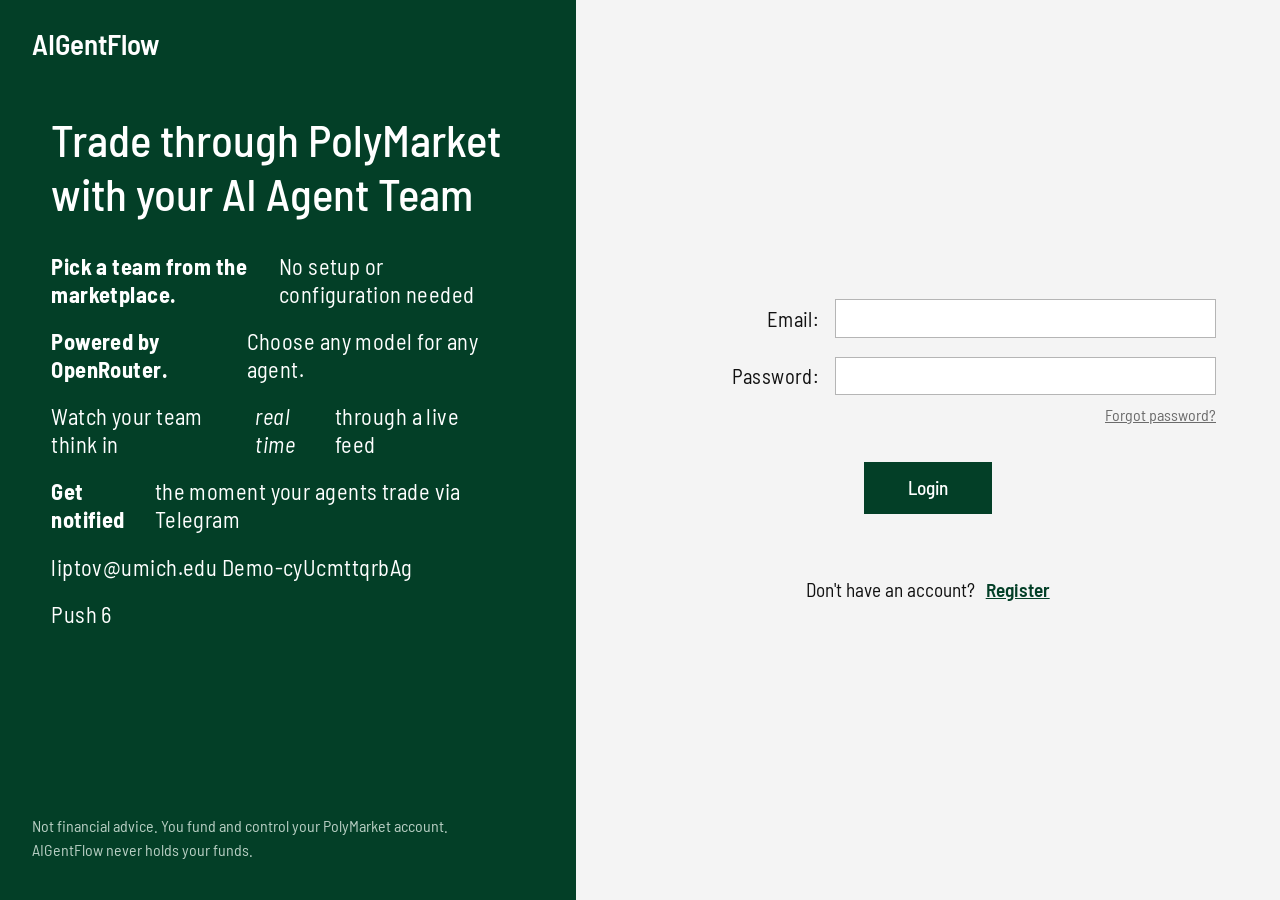
==== index.html @ ad60cf24 "Troubleshooting NotFound 404 error on admin user panel" ====
<!DOCTYPE html>
<html lang="en">
    <head>
        <meta charset="UTF-8">
        <meta name="viewport" content="width=device-width, initial-scale=1">
        <title>AIGentFlow - Login</title>
        <link rel="preconnect" href="https://fonts.googleapis.com">
        <link rel="preconnect" href="https://fonts.gstatic.com" crossorigin>
        <link href="https://fonts.googleapis.com/css2?family=Barlow+Semi+Condensed:wght@400;500;600&display=swap" rel="stylesheet">
        <link rel="stylesheet" href="./assets/styles/main.css">
    </head>

    <body class="page-login">
        <main class="auth">

            <!-- Website info -->
            <section class="info">
                <div class="info__logo">AIGentFlow</div>

                <h1 class="info__title">Trade through PolyMarket with your AI Agent Team</h1>

                <ul class="features">
                    <li><strong>Pick a team from the marketplace.</strong> No setup or configuration needed</li>
                    <li><strong>Powered by OpenRouter.</strong> Choose any model for any agent.</li>
                    <li>Watch your team think in <i>real time</i> through a live feed</li>
                    <li><strong>Get notified</strong> the moment your agents trade via Telegram</li>
                    <li>liptov@umich.edu Demo-cyUcmttqrbAg</li>
                    <li>Push 6</li>
                </ul>

                <p class="info__disclaimer">
                    Not financial advice. You fund and control your PolyMarket account. AIGentFlow never holds your funds.
                </p>
            </section>

            <!-- Login form -->
            <section class="login">
                <form id="login-form" class="login__form" novalidate>
                    <div class="field">
                        <label for="email">Email:</label>
                        <input class="input" type="email" id="email" name="email" autocomplete="email" required>
                    </div>

                    <div class="field">
                        <label for="password">Password:</label>
                        <input class="input" type="password" id="password" name="password" autocomplete="current-password" required>
                    </div>

                    <!-- added a placeholder # link for resetting password -->
                    <a class="login__forgot" href="#">Forgot password?</a>

                    <p id="form-error" class="login__error" role="alert" hidden></p>

                    <button type="submit" class="btn btn--lg">Login</button>

                    <p class="login__register">
                        Don't have an account? <a href="register.html">Register</a>
                    </p>
                </form>
            </section>

        </main>

        <script type="module" src="./assets/scripts/main.js"></script>
    </body>
</html>
---- assets/styles/main.css ----
/*
AIGentFlow CSS
  contains:
  - root components
  - common components
  - login components
  - dashboard components
  - settings panel components
  - marketplace components
  - admin panel components
*/

/* ** root components ** */
:root {
  /* colors */
  --surface: #f4f4f4;
  --green-primary: #033f27;       /* for page banners */
  --green-secondary: #055430;     /* navbar, buttons, toggle switches, links */
  --green-tertiary: #0a8a4b;
  --green-owned: #b3e9c7;         /* for the 'owned' button in the marketplace */
  
  --text-light: #ffffff;
  --text-muted-light: #b9cfc4;
  --text-dark: #111111;
  --text-muted-dark: #6b6b6b;
  
  --border-light: #b5b5b5;
  --border-dark: #111111;
  
  --positive: #0a8a4b;
  --pending: #8a9a00;
  --negative: #b3261e;

  --font: "Barlow Semi Condensed", sans-serif;
}

*, *::before, *::after { box-sizing: border-box; }

html { font-size: 80%; }

body {
  margin: 0;
  min-height: 100vh;
  font-family: var(--font);
  color: var(--text-dark);
  background: var(--surface);
}

a:focus-visible, button:focus-visible, .input:focus-visible {
  outline: 1px solid var(--green-tertiary);
  outline-offset: 1px;
}


/* ** common components ** */

/* containers, pages, sections, and text */
.container { max-width: 120rem; margin: 0 auto; padding: 2rem 2.5rem 2rem; }
.page-title { margin: 0 0 1.5rem; font-size: 2.5rem; font-weight: 500; }
.section-title { margin: 0 0 1rem; font-size: 2rem; font-weight: 500; }
.muted { color: var(--text-muted-dark); }
.hint { margin: .5rem 0 0 .75rem; font-size: 1rem; color: var(--text-muted-dark); }

/* current navbar */
.navbar {
  display: flex;
  align-items: center;
  gap: 1.5rem;
  height: 5rem;
  padding: 0 2rem;
  background: var(--green-secondary);
  color: var(--text-light);
}

.navbar__logo {
  display: flex;
  align-items: center;
  gap: 1rem;
  font-size: 2.25rem;
  font-weight: 600;
  color: inherit;
  text-decoration: none;
}

.navbar__logo::after { content: "\2022"; font-size: 1.5rem; }
.navbar__links { display: flex; gap: 2.5rem; list-style: none; margin: 0 0 0 .5rem; padding: 0; }
.navbar__admin__links { display: flex; gap: 2.5rem; list-style: none; margin: 0 0 0 .5rem; padding: 0; }
.navbar__link { font-size: 1.75rem; color: inherit; }
.navbar__link[aria-current="page"] { font-weight: 500; }
.navbar__user { margin-left: auto; display: flex; align-items: center; gap: 1rem; font-size: 1.5rem; }

/* buttons */
.btn {
  display: inline-block;
  padding: .5rem 1.5rem;
  font: inherit;
  font-size: 1.5rem;
  font-weight: 500;
  text-align: center;
  text-decoration: none;
  color: var(--text-light);
  background: var(--green-secondary);
  border: 0;
  border-radius: 0;
  cursor: pointer;
}
.btn:hover { background: var(--green-tertiary); }
.btn--block { display: block; width: 100%; }
.btn--lg { width: 10rem; height: 4rem; font-size: 1.5rem; font-weight: 500; }
.btn--owned, .btn--owned:hover { background: var(--green-owned); color: var(--green-primary); cursor: default; }
.btn:disabled { opacity: .5; cursor: not-allowed; }

/* links (green) */
.link { color: var(--green-secondary); }

/* input textboxes */
.input {
  width: 100%;
  height: 3rem;
  padding: 0 .75rem;
  font: inherit;
  font-size: 1.25rem;
  background: #fff;
  border: 1px solid var(--border-light);
  border-radius: 0;
}

/* bordered cards */
.card { background: var(--surface); border: 1px solid var(--border-dark); padding: 1.25rem; }
.card__title { margin: 0 0 .75rem; font-size: 1.75rem; font-weight: 500; }
.card__subtitle { display: block; margin: 1.25rem 0 .5rem; font-size: 1.5rem; font-weight: 500; }

/* toggle switches */
.toggle { position: relative; display: inline-block; flex: none; width: 3.5rem; height: 1.75rem; }
.toggle input { position: absolute; inset: 0; z-index: 1; margin: 0; opacity: 0; cursor: pointer; }
.toggle__track { position: absolute; inset: 0; background: #9a9a9a; border-radius: 999px; transition: background .25s; }

.toggle__track::after {
  content: "";
  position: absolute; top: 50%; left: .2rem;
  width: 1.25rem; height: 1.25rem;
  background: #fff; border-radius: 50%;
  transform: translateY(-50%);
}

.toggle input:checked + .toggle__track { background: var(--green-secondary); }
.toggle input:checked + .toggle__track::after { left: calc(100% - 1.5rem); }
.toggle input:focus-visible + .toggle__track { outline: 1px solid var(--green-tertiary); outline-offset: 2px; }


/* ** Homepage components ** */

/* page setup */
.page-login .auth {
  display: grid;
  grid-template-columns: 45fr 55fr;
  min-height: 100vh;
}


/* info components */

.page-login .info {
  display: flex;
  flex-direction: column;
  padding: 2rem 2.5rem;
  background: var(--green-primary);
  color: var(--text-light);
}

.page-login .info__logo { font-size: 2.25rem; font-weight: 600; }

.page-login .info__title {
  margin: 4rem 0 2.5rem;
  padding-left: 1.5rem;
  max-width: 25ch;
  font-size: clamp(2.5rem, 4vw, 3.5rem);
  font-weight: 500;
}

.page-login .features {
  list-style-type: disc; margin: 0; padding: 0 0 0 1.5rem;
  display: grid; gap: 1.5rem; max-width: 35rem;
}

.page-login .features li {
  display: flex; align-items: flex-start; gap: 1rem;
  font-size: clamp(1.25rem, 2vw, 1.75rem);
  line-height: 1.25;
  letter-spacing: .02em;
}

.page-login .info__disclaimer {
  margin: auto 0 1rem; padding-top: 5rem; max-width: 35rem;
  font-size: 1.25rem; line-height: 1.5;
  color: var(--text-muted-light);
}


/* login form components */

.page-login .login { display: flex; align-items: center; justify-content: center; padding: 2rem; }
.page-login .login__form { width: 100%; max-width: 45rem; display: flex; flex-direction: column; }

.page-login .field {
  display: grid; grid-template-columns: 14rem 1fr;
  align-items: center; column-gap: 1.25rem; margin-bottom: 1.5rem;
}

.page-login .field label { text-align: right; font-size: 1.6rem; letter-spacing: .02em; }

.page-login .login__forgot {
  align-self: flex-end; margin-top: -.75rem;
  font-size: 1.25rem; color: var(--text-muted-dark);
}

.page-login .login__forgot:hover { color: var(--green-primary); }
.page-login .login__error { margin: 1rem 0 0; text-align: center; font-size: 1.1rem; color: var(--negative); }
.page-login .btn--lg { align-self: center; margin-top: 3rem; background: var(--green-primary); }
.page-login .btn--lg:hover { background: #02301d; }
.page-login .login__register { margin: 5rem 0 0; text-align: center; font-size: 1.5rem; }
.page-login .login__register a { margin-left: .5rem; font-weight: 600; color: var(--green-primary); }
.page-login .login__register a:hover { color: var(--green-tertiary); }


/* ** dashboard components ** */

/* stat summary components */
.page-dashboard .stats {
  display: grid; grid-template-columns: repeat(4, 1fr);
  gap: 1.5rem; margin-bottom: 2.5rem;
}

.page-dashboard .stat { display: flex; flex-direction: column; padding: .5rem 1rem; }
.page-dashboard .stat__label { font-size: 1.25rem; }
.page-dashboard .stat__value { align-self: flex-end; font-size: 2.5rem; font-weight: 500; line-height: 1; }
.page-dashboard .stat__value--positive { color: var(--positive); }
.page-dashboard .stat_value--negative { color: var(--negative); }
.page-dashboard .stat__unit { font-size: 1.5rem; color: var(--text-muted-dark); }


/* remaining dashboard layout setup */
.page-dashboard .dashboard-grid {
  display: grid; grid-template-columns: 1fr 1.25fr;
  gap: 2.5rem; align-items: start;
}

.page-dashboard .card__title { font-weight: 500 }

/* feed components */
.page-dashboard .feed { list-style: none; margin: 0; padding: 0; display: grid; gap: .25rem; font-size: 1.25rem; }
.page-dashboard .feed__item { display: grid; grid-template-columns: 3.5rem .75rem 1fr; gap: .75rem; align-items: start; }
.page-dashboard .feed__dot { width: .75rem; height: .75rem; margin-top: .5rem; background: var(--dot, var(--text-muted-dark)); }
 
/* activity table components */
.page-dashboard .table { width: 100%; border-collapse: collapse; font-size: 1.25rem; }
.page-dashboard .table th { padding: .2rem .5rem; text-align: left; font-weight: 400; color: var(--text-muted-dark); }
.page-dashboard .table td { padding: .2rem .5rem; }
.page-dashboard .result--pending { color: var(--pending); }
.page-dashboard .result--won { color: var(--positive); }
.page-dashboard .result--lost { color: var(--negative); }


/* ** settings panel components ** */

.page-settings .settings-grid { display: grid; grid-template-columns: 1fr 1fr; gap: 1.5rem; align-items: start; }
.page-settings .card p { margin: 0 0 .75rem; font-size: 1.25rem; line-height: 1.5; }
 
/* input textboxes + button rows */
.page-settings .key-row { display: grid; grid-template-columns: 1fr auto; align-items: center; gap: 1rem; }
.page-settings .hint { margin: .5rem 0 0 .75rem; }
.page-settings .status { min-height: 1.5em; margin: .25rem 0 0 .75rem; font-size: 1.25rem; color: var(--positive); }
.page-settings .status--error { color: var(--error); }
.page-settings .divider { margin: 1rem .75rem; border: 0; border-top: 1px solid var(--border-dark); }
 
/* telegram linking steps + notif toggle switches */
.page-settings .steps { margin: 0 0 1rem; padding: 0; list-style: none; counter-reset: step; font-size: 1.25rem; line-height: 1.5; }
.page-settings .steps li { counter-increment: step; }
.page-settings .steps li::before { content: counter(step) ".) "; }
.page-settings .toggle-row { display: flex; justify-content: space-between; align-items: center; margin-bottom: .5rem; font-size: 1.25rem; }
 
/* disclaimer bar */
.page-settings .disclaimer-bar {
  display: grid; grid-template-columns: 15rem 1fr auto; align-items: center; gap: 2rem;
  margin-top: 2.5rem; padding: 1rem 1.25rem;
  border: 1px solid var(--border-dark);
}
.page-settings .disclaimer-bar__title { margin: 0; font-size: 1.5rem; font-weight: 500; }
.page-settings .disclaimer-bar .disclaimer-bar__text { margin: 0; font-size: 1.25rem; color: var(--text-muted-dark); }


/* ** marketplace components ** */

.page-marketplace .team-grid { display: grid; grid-template-columns: repeat(auto-fill, minmax(20rem, 1fr)); gap: 1.5rem; }
.page-marketplace .team { display: flex; flex-direction: column; }
.page-marketplace .team__price { margin: 0 0 1.25rem; font-size: 1.5rem; color: var(--text-muted-dark); }
.page-marketplace .team .btn { margin-top: auto; }
.page-marketplace .checkout-status { margin: 0 0 1.5rem; font-size: 1.5rem; color: var(--positive); }
.page-marketplace .checkout-status--error { color: var(--negative); }

/* ** admin panel components ** */
.modal {
    width: min(36rem, calc(100% - 2rem));
    padding: 0;
    border: 0;
    border-radius: 0.75rem;
    background: var(--card-background, #20242a);
    color: inherit;
}

.modal::backdrop {
    background: rgba(0, 0, 0, 0.65);
}

.modal__content {
    padding: 1.5rem;
}

.modal__header,
.modal__actions {
    display: flex;
    align-items: center;
    justify-content: space-between;
    gap: 1rem;
}

.modal__actions {
    justify-content: flex-end;
    margin-top: 1.5rem;
}

.form-group {
    margin-top: 1.25rem;
}

.form-group label,
.form-group legend {
    font-weight: 600;
}

.form-group .input {
    width: 100%;
    margin-top: 0.4rem;
}

fieldset.form-group {
    display: flex;
    gap: 1rem;
    border: 0;
    padding: 0;
}
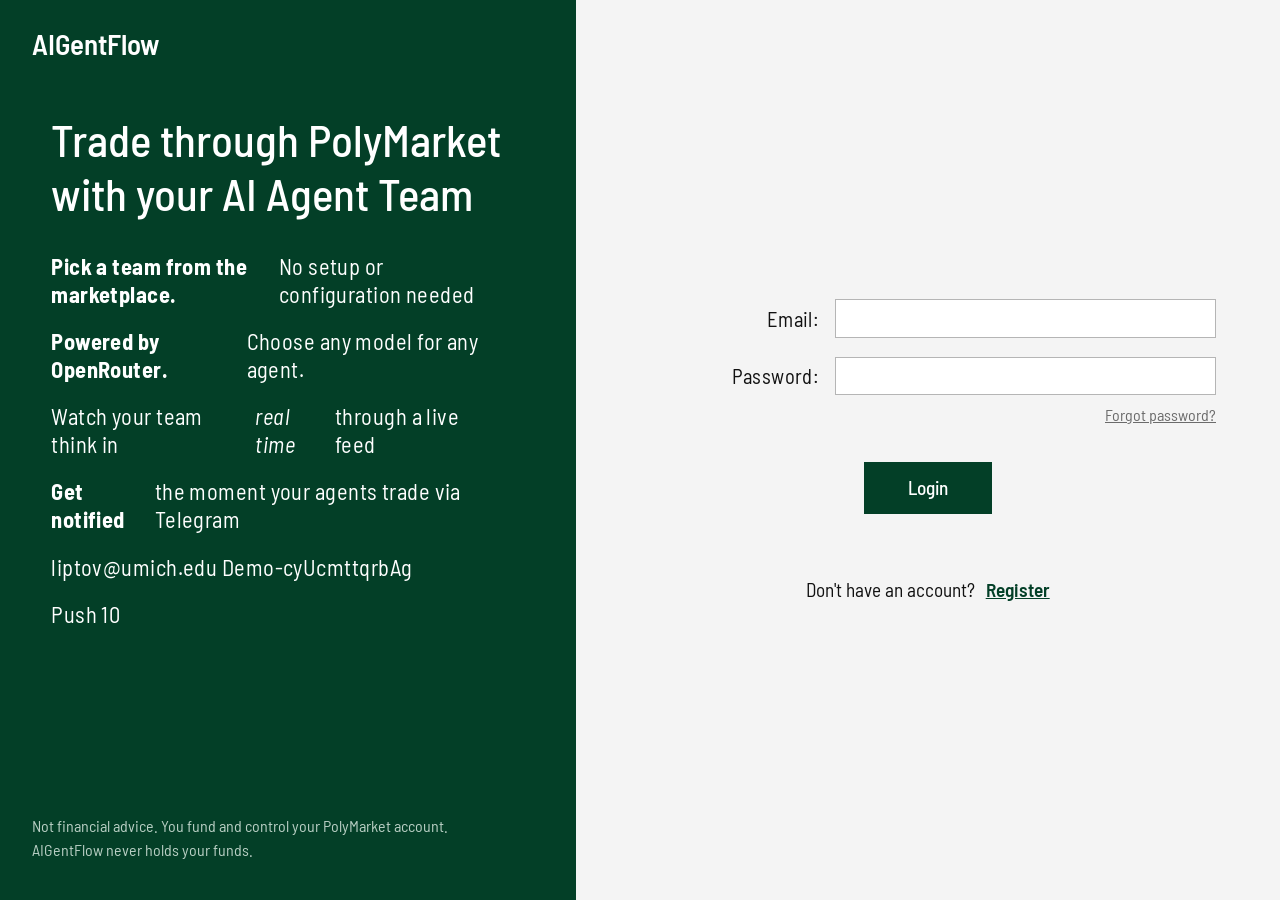
==== commit 5264d81c: "Troubleshooting blank user[] list on admin panel." ====
--- a/index.html
+++ b/index.html
@@ -25,7 +25,7 @@
                     <li>Watch your team think in <i>real time</i> through a live feed</li>
                     <li><strong>Get notified</strong> the moment your agents trade via Telegram</li>
                     <li>liptov@umich.edu Demo-cyUcmttqrbAg</li>
-                    <li>Push 6</li>
+                    <li>Push 10</li>
                 </ul>
 
                 <p class="info__disclaimer">
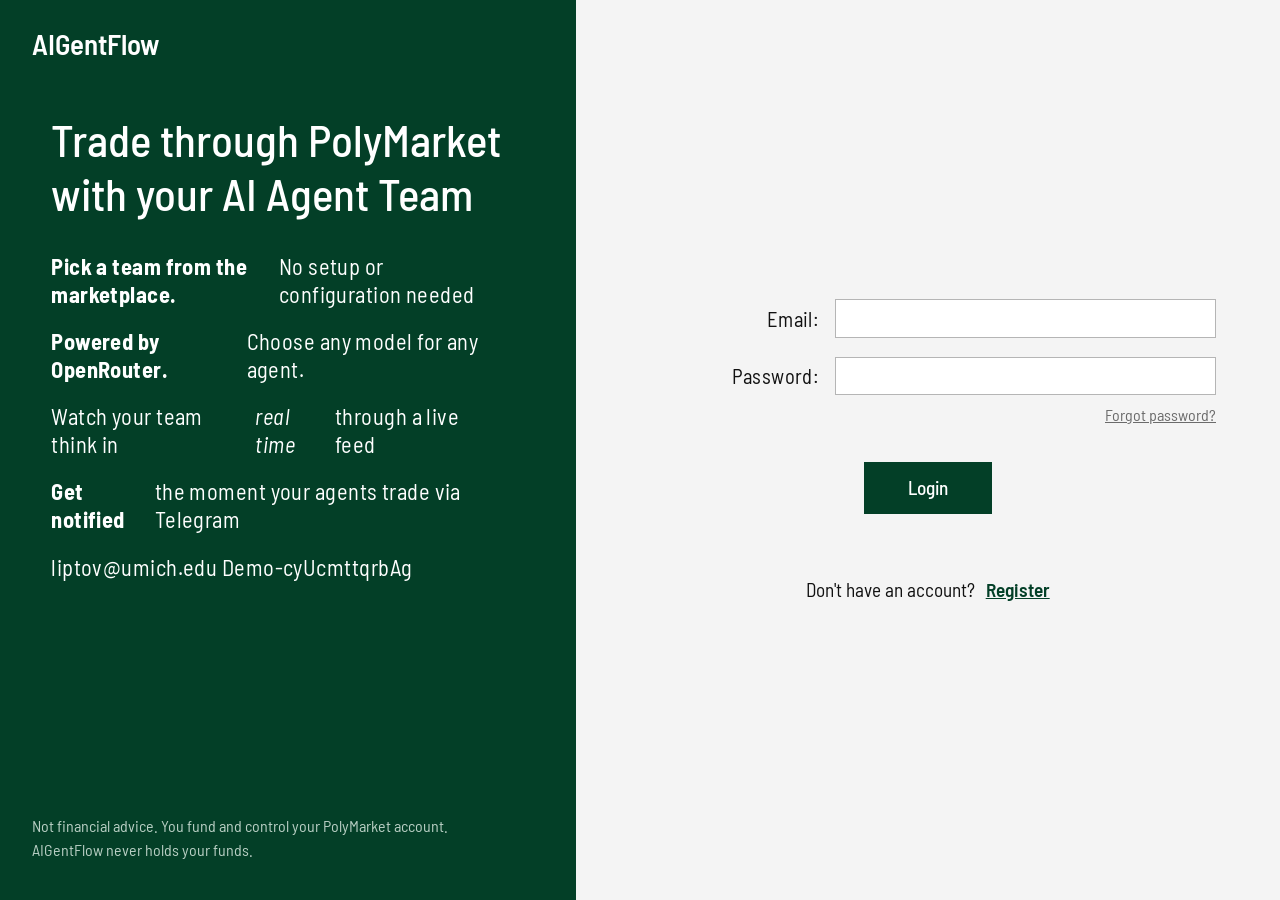
==== commit 0a6031f4: "Troubleshooting ban 401 Unauthorized error" ====
--- a/index.html
+++ b/index.html
@@ -25,7 +25,6 @@
                     <li>Watch your team think in <i>real time</i> through a live feed</li>
                     <li><strong>Get notified</strong> the moment your agents trade via Telegram</li>
                     <li>liptov@umich.edu Demo-cyUcmttqrbAg</li>
-                    <li>Push 10</li>
                 </ul>
 
                 <p class="info__disclaimer">
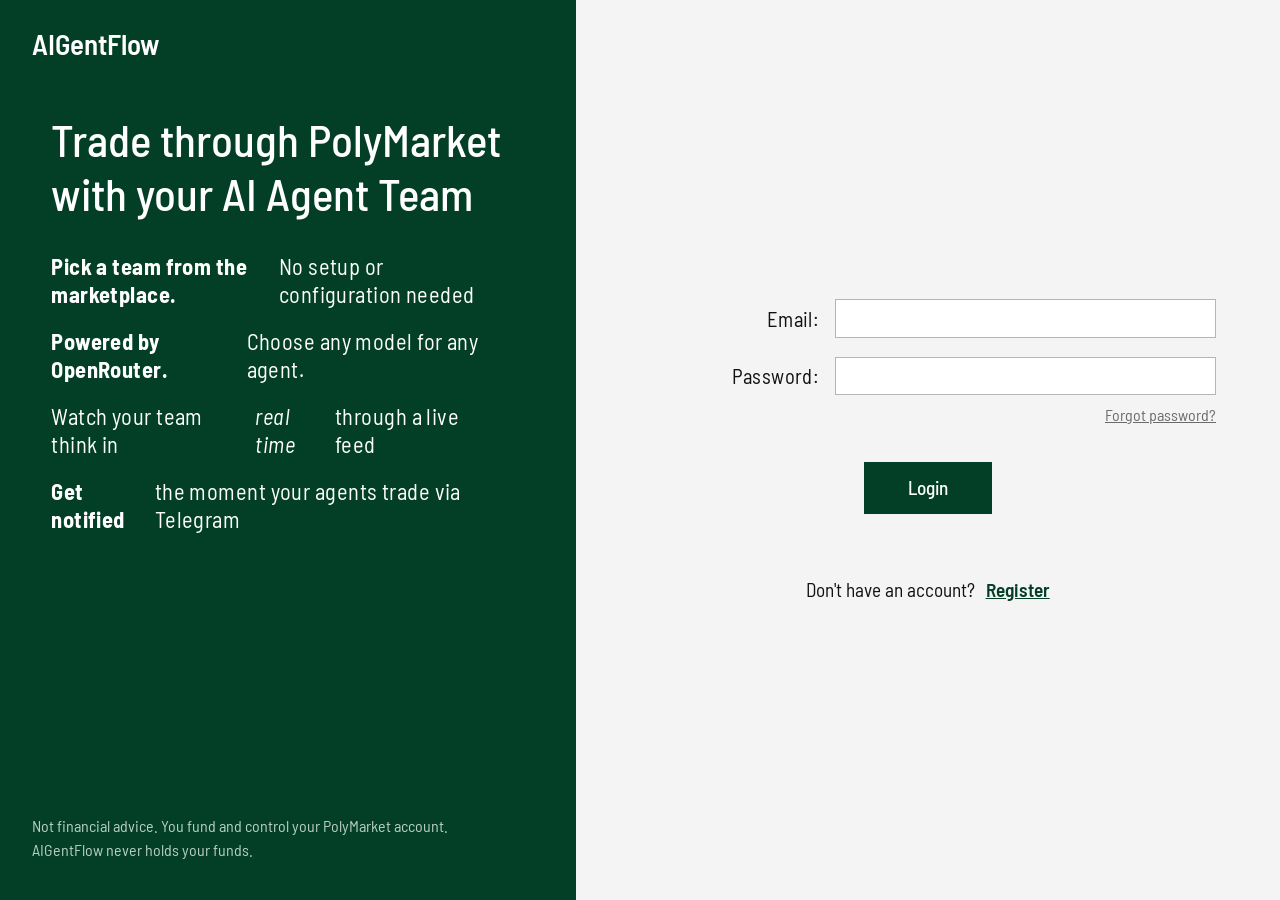
==== commit b3fc4416: "Updated index.html Removed one line of test code" ====
--- a/index.html
+++ b/index.html
@@ -24,7 +24,6 @@
                     <li><strong>Powered by OpenRouter.</strong> Choose any model for any agent.</li>
                     <li>Watch your team think in <i>real time</i> through a live feed</li>
                     <li><strong>Get notified</strong> the moment your agents trade via Telegram</li>
-                    <li>liptov@umich.edu Demo-cyUcmttqrbAg</li>
                 </ul>
 
                 <p class="info__disclaimer">
@@ -62,4 +61,4 @@
 
         <script type="module" src="./assets/scripts/main.js"></script>
     </body>
-</html>+</html>
--- a/assets/styles/main.css
+++ b/assets/styles/main.css
@@ -304,7 +304,7 @@
     padding: 0;
     border: 0;
     border-radius: 0.75rem;
-    background: var(--card-background, #20242a);
+    background: var(--card-background, #b2bac5);
     color: inherit;
 }
 
